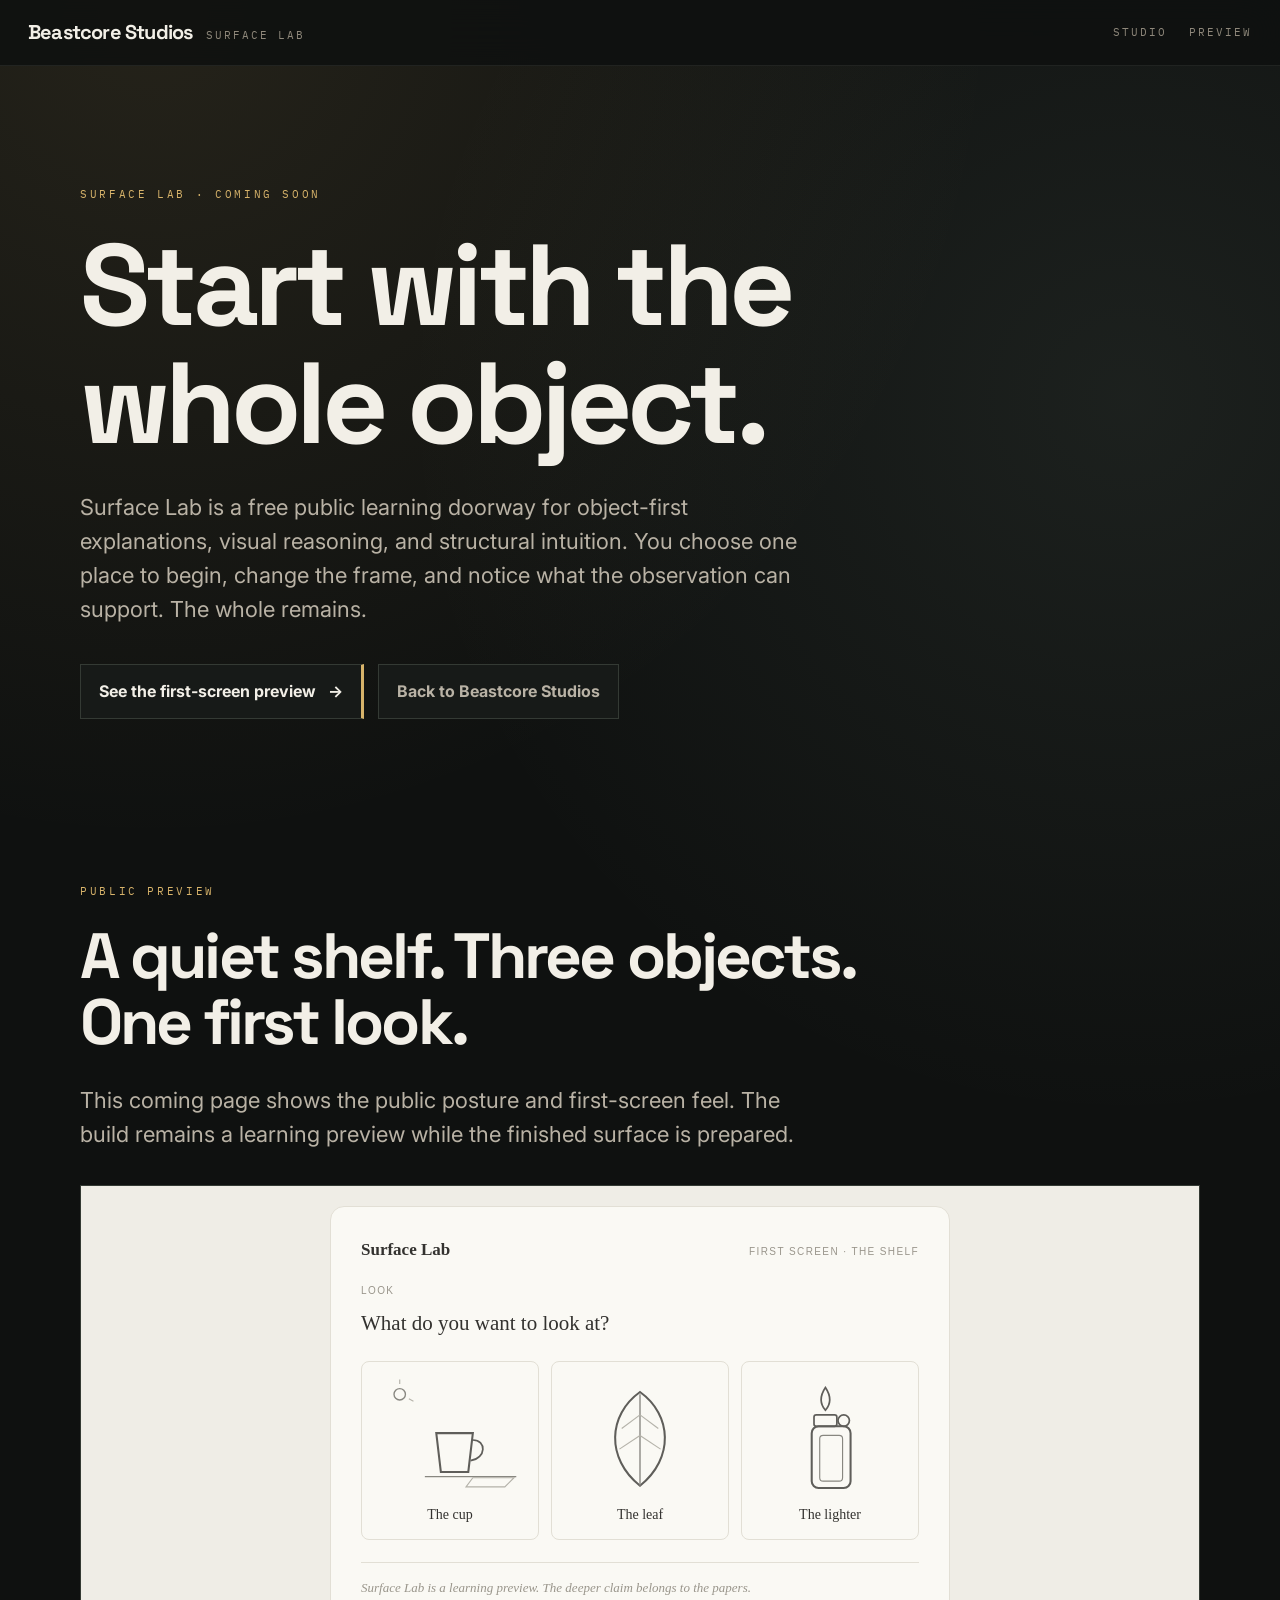
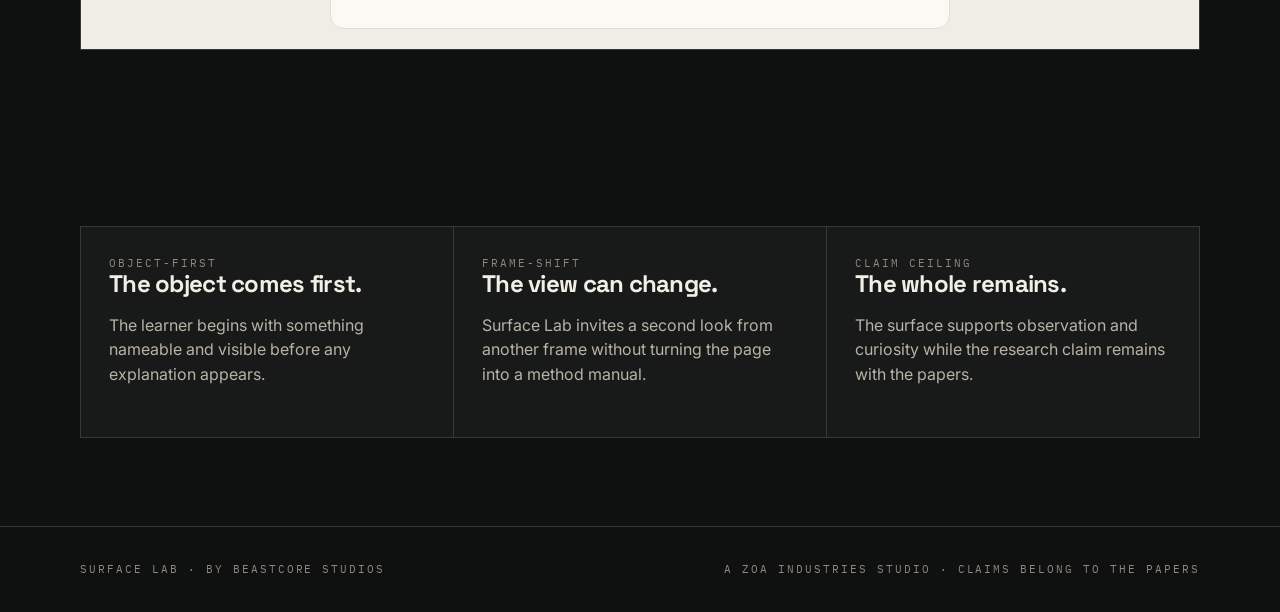
==== surface-lab/index.html @ 3ed997ed "beastcorestudios: add favicon set + lockup PNGs + manifest + OG image Assets sourced from Surface La" ====
<!doctype html>
<html lang="en">
<head>
  <meta charset="utf-8">
  <meta name="viewport" content="width=device-width, initial-scale=1">
  <title>Surface Lab — Coming Soon · Beastcore Studios</title>
  <meta name="description" content="Surface Lab is a free public learning doorway from Beastcore Studios for object-first explanations, visual reasoning, and structural intuition. Coming soon.">
  <meta name="robots" content="index, follow, nosnippet, noarchive">
  <meta name="googlebot" content="index, follow, nosnippet, noarchive">
  <link rel="canonical" href="https://beastcorestudios.com/surface-lab/">
  <meta property="og:type" content="website">
  <meta property="og:url" content="https://beastcorestudios.com/surface-lab/">
  <meta property="og:title" content="Surface Lab — Coming Soon">
  <meta property="og:description" content="A free public learning doorway from Beastcore Studios. The deeper claim belongs to the papers.">
  <meta name="theme-color" content="#0f1110">
  <link rel="icon" type="image/x-icon" href="/favicon.ico">
  <link rel="icon" type="image/svg+xml" href="/favicon.svg">
  <link rel="icon" type="image/png" sizes="16x16" href="/favicon-16x16.png">
  <link rel="icon" type="image/png" sizes="32x32" href="/favicon-32x32.png">
  <link rel="apple-touch-icon" sizes="180x180" href="/apple-touch-icon.png">
  <link rel="manifest" href="/site.webmanifest">
  <meta property="og:image" content="https://beastcorestudios.com/assets/surface-lab-lockup-2000.png">
  <link rel="stylesheet" href="/assets/site.css">
  <link rel="preconnect" href="https://fonts.googleapis.com">
  <link rel="preconnect" href="https://fonts.gstatic.com" crossorigin>
  <link href="https://fonts.googleapis.com/css2?family=Space+Grotesk:wght@500;700&family=Inter:wght@400;600;700&family=IBM+Plex+Mono:wght@400;500&display=swap" rel="stylesheet">
</head>
<body>
<nav>
  <a class="brand" href="/">
    <strong>Beastcore Studios</strong>
    <span>Surface Lab</span>
  </a>
  <div class="nav-links">
    <a href="/">Studio</a>
    <a href="#preview">Preview</a>
  </div>
</nav>
<main>
  <section class="section hero">
    <div class="inner">
      <div class="kicker">Surface Lab · coming soon</div>
      <h1>Start with the whole object.</h1>
      <p class="lede">Surface Lab is a free public learning doorway for object-first explanations, visual reasoning, and structural intuition. You choose one place to begin, change the frame, and notice what the observation can support. The whole remains.</p>
      <div class="actions">
        <a class="button primary" href="#preview">See the first-screen preview <span>→</span></a>
        <a class="button secondary" href="/">Back to Beastcore Studios</a>
      </div>
    </div>
  </section>

  <section class="section" id="preview">
    <div class="inner">
      <div class="kicker">Public preview</div>
      <h2>A quiet shelf. Three objects. One first look.</h2>
      <p class="lede">This coming page shows the public posture and first-screen feel. The build remains a learning preview while the finished surface is prepared.</p>
      <div class="preview-wrap">
        <div class="preview-card">
          <div class="preview-head"><strong>Surface Lab</strong><span>First screen · The shelf</span></div>
          <div class="preview-label">Look</div>
          <p class="preview-prompt">What do you want to look at?</p>
          <div class="shelf">
            <div class="object">
              <svg viewBox="0 0 140 110" xmlns="http://www.w3.org/2000/svg" role="img" aria-label="A cup under a light, casting a shadow">
                <circle cx="26" cy="16" r="5" fill="none" stroke="#888780" stroke-width="1.2"/>
                <line x1="26" y1="7" x2="26" y2="3" stroke="#B4B2A9" stroke-width="1"/>
                <line x1="34" y1="20" x2="38" y2="22" stroke="#B4B2A9" stroke-width="1"/>
                <line x1="48" y1="88" x2="128" y2="88" stroke="#888780" stroke-width="1.2"/>
                <path d="M58 50 L62 84 L86 84 L90 50 Z" fill="none" stroke="#5F5E5A" stroke-width="1.8"/>
                <path d="M90 56 C102 56 102 72 88 74" fill="none" stroke="#5F5E5A" stroke-width="1.5"/>
                <polygon points="90,89 126,89 118,97 84,97" fill="none" stroke="#B4B2A9" stroke-width="1"/>
              </svg>
              <span>The cup</span>
            </div>
            <div class="object">
              <svg viewBox="0 0 140 110" xmlns="http://www.w3.org/2000/svg" role="img" aria-label="A leaf with veins">
                <path d="M70 14 C42 34 40 72 70 96 C100 72 98 34 70 14 Z" fill="none" stroke="#5F5E5A" stroke-width="1.8"/>
                <line x1="70" y1="16" x2="70" y2="96" stroke="#888780" stroke-width="1.2"/>
                <line x1="70" y1="34" x2="54" y2="46" stroke="#B4B2A9" stroke-width="1"/>
                <line x1="70" y1="34" x2="86" y2="46" stroke="#B4B2A9" stroke-width="1"/>
                <line x1="70" y1="52" x2="52" y2="64" stroke="#B4B2A9" stroke-width="1"/>
                <line x1="70" y1="52" x2="88" y2="64" stroke="#B4B2A9" stroke-width="1"/>
              </svg>
              <span>The leaf</span>
            </div>
            <div class="object">
              <svg viewBox="0 0 140 110" xmlns="http://www.w3.org/2000/svg" role="img" aria-label="A lit lighter">
                <path d="M66 30 C60 23 62 16 66 10 C70 16 72 23 66 30 Z" fill="none" stroke="#5F5E5A" stroke-width="1.5"/>
                <rect x="56" y="34" width="20" height="10" rx="2" fill="none" stroke="#5F5E5A" stroke-width="1.5"/>
                <circle cx="82" cy="39" r="5" fill="none" stroke="#5F5E5A" stroke-width="1.5"/>
                <rect x="54" y="44" width="34" height="54" rx="6" fill="none" stroke="#5F5E5A" stroke-width="1.8"/>
                <rect x="61" y="52" width="20" height="40" rx="3" fill="none" stroke="#888780" stroke-width="1"/>
              </svg>
              <span>The lighter</span>
            </div>
          </div>
          <div class="preview-foot">Surface Lab is a learning preview. The deeper claim belongs to the papers.</div>
        </div>
      </div>
    </div>
  </section>

  <section class="section">
    <div class="inner">
      <div class="grid">
        <div class="card"><div class="mono">Object-first</div><h3>The object comes first.</h3><p>The learner begins with something nameable and visible before any explanation appears.</p></div>
        <div class="card"><div class="mono">Frame-shift</div><h3>The view can change.</h3><p>Surface Lab invites a second look from another frame without turning the page into a method manual.</p></div>
        <div class="card"><div class="mono">Claim ceiling</div><h3>The whole remains.</h3><p>The surface supports observation and curiosity while the research claim remains with the papers.</p></div>
      </div>
    </div>
  </section>
</main>
<footer>
  <div class="footer-inner mono">
    <div>SURFACE LAB · BY BEASTCORE STUDIOS</div>
    <div>A ZOA INDUSTRIES STUDIO · CLAIMS BELONG TO THE PAPERS</div>
  </div>
</footer>
</body>
</html>
---- assets/site.css ----
:root {
  --bg: #0f1110;
  --panel: #171a18;
  --panel-2: #1f231f;
  --ink: #f2efe7;
  --muted: #b9b2a5;
  --dim: #8f887b;
  --line: #343a34;
  --accent: #d7b36a;
  --accent-2: #b9d8c2;
  --paper: #efede6;
  --paper-ink: #33322f;
}
* { box-sizing: border-box; }
html { scroll-behavior: smooth; }
body {
  margin: 0;
  background:
    radial-gradient(circle at 12% 0%, rgba(215,179,106,0.11), transparent 34%),
    radial-gradient(circle at 88% 18%, rgba(185,216,194,0.08), transparent 34%),
    var(--bg);
  color: var(--ink);
  font-family: Inter, ui-sans-serif, system-ui, -apple-system, BlinkMacSystemFont, "Segoe UI", sans-serif;
  line-height: 1.55;
}
a { color: inherit; }
nav {
  position: sticky;
  top: 0;
  z-index: 50;
  height: 66px;
  display: flex;
  align-items: center;
  justify-content: space-between;
  gap: 20px;
  padding: 0 28px;
  background: rgba(15,17,16,0.86);
  backdrop-filter: blur(20px);
  border-bottom: 1px solid rgba(242,239,231,0.08);
}
.brand {
  display: flex;
  align-items: baseline;
  gap: 14px;
  text-decoration: none;
}
.brand strong {
  font-family: "Space Grotesk", Inter, sans-serif;
  letter-spacing: -0.04em;
  font-size: 20px;
}
.brand span, .nav-links a, .mono {
  font-family: "IBM Plex Mono", ui-monospace, SFMono-Regular, Menlo, monospace;
  font-size: 11px;
  letter-spacing: 0.18em;
  text-transform: uppercase;
  color: var(--dim);
}
.nav-links { display: flex; gap: 22px; align-items: center; }
.nav-links a { text-decoration: none; transition: color 0.2s ease; }
.nav-links a:hover { color: var(--accent); }
main { min-height: calc(100vh - 66px); }
.section { padding: 88px 28px; }
.inner { max-width: 1120px; margin: 0 auto; }
.hero { padding-top: 120px; padding-bottom: 76px; }
.kicker {
  font-family: "IBM Plex Mono", ui-monospace, monospace;
  color: var(--accent);
  letter-spacing: 0.24em;
  text-transform: uppercase;
  font-size: 11px;
  margin-bottom: 24px;
}
h1, h2, h3 {
  font-family: "Space Grotesk", Inter, sans-serif;
  letter-spacing: -0.045em;
  line-height: 1.02;
  margin: 0;
}
h1 { font-size: clamp(54px, 9vw, 116px); max-width: 980px; }
h2 { font-size: clamp(34px, 5.4vw, 64px); max-width: 820px; }
h3 { font-size: 24px; letter-spacing: -0.03em; }
.lede {
  margin: 28px 0 0;
  color: var(--muted);
  max-width: 720px;
  font-size: clamp(18px, 2vw, 22px);
}
.actions { display: flex; flex-wrap: wrap; gap: 14px; margin-top: 38px; }
.button {
  display: inline-flex;
  align-items: center;
  gap: 12px;
  padding: 14px 18px;
  border: 1px solid var(--line);
  background: var(--panel);
  text-decoration: none;
  font-weight: 700;
  color: var(--ink);
}
.button.primary { border-right: 3px solid var(--accent); }
.button.secondary { color: var(--muted); }
.rule { height: 1px; background: var(--line); margin: 60px 0; }
.grid { display: grid; grid-template-columns: repeat(3, minmax(0, 1fr)); gap: 1px; background: var(--line); border: 1px solid var(--line); }
.card { background: var(--panel); padding: 28px; min-height: 210px; }
.card p { color: var(--muted); margin: 16px 0 0; }
.panel {
  margin-top: 34px;
  border: 1px solid var(--line);
  background: linear-gradient(180deg, rgba(255,255,255,0.025), transparent), var(--panel);
  padding: 30px;
}
.line-list { display: grid; gap: 14px; margin-top: 24px; }
.line { display: grid; grid-template-columns: 160px 1fr; gap: 18px; border-top: 1px solid var(--line); padding-top: 14px; }
.line:first-child { border-top: 0; padding-top: 0; }
.line div:last-child { color: var(--muted); }
.preview-wrap {
  margin-top: 34px;
  background: var(--paper);
  border: 1px solid var(--line);
  padding: 20px;
}
.preview-card {
  max-width: 620px;
  margin: 0 auto;
  background: #faf9f4;
  color: var(--paper-ink);
  border: 1px solid #e2dfd5;
  border-radius: 14px;
  padding: 30px;
  font-family: Georgia, "Times New Roman", serif;
}
.preview-head { display: flex; justify-content: space-between; align-items: baseline; margin-bottom: 20px; }
.preview-head strong { font-size: 17px; }
.preview-head span, .preview-label { font-family: Arial, sans-serif; font-size: 10px; letter-spacing: 0.14em; text-transform: uppercase; color: #99958b; }
.preview-prompt { font-size: 21px; margin: 8px 0 22px; }
.shelf { display: flex; gap: 12px; }
.object { flex: 1; border: 1px solid #e2dfd5; border-radius: 8px; padding: 14px 8px 12px; text-align: center; }
.object svg { width: 100%; display: block; }
.object span { font-size: 14px; }
.preview-foot { border-top: 1px solid #e2dfd5; margin-top: 22px; padding-top: 15px; color: #99958b; font-size: 13px; font-style: italic; }
footer { border-top: 1px solid var(--line); padding: 34px 28px; color: var(--dim); }
.footer-inner { max-width: 1120px; margin: 0 auto; display: flex; justify-content: space-between; gap: 20px; flex-wrap: wrap; }
@media (max-width: 780px) {
  nav { padding: 0 18px; }
  .brand span, .nav-links { display: none; }
  .section { padding: 64px 20px; }
  .hero { padding-top: 82px; }
  .grid { grid-template-columns: 1fr; }
  .line { grid-template-columns: 1fr; gap: 6px; }
  .shelf { flex-direction: column; }
}
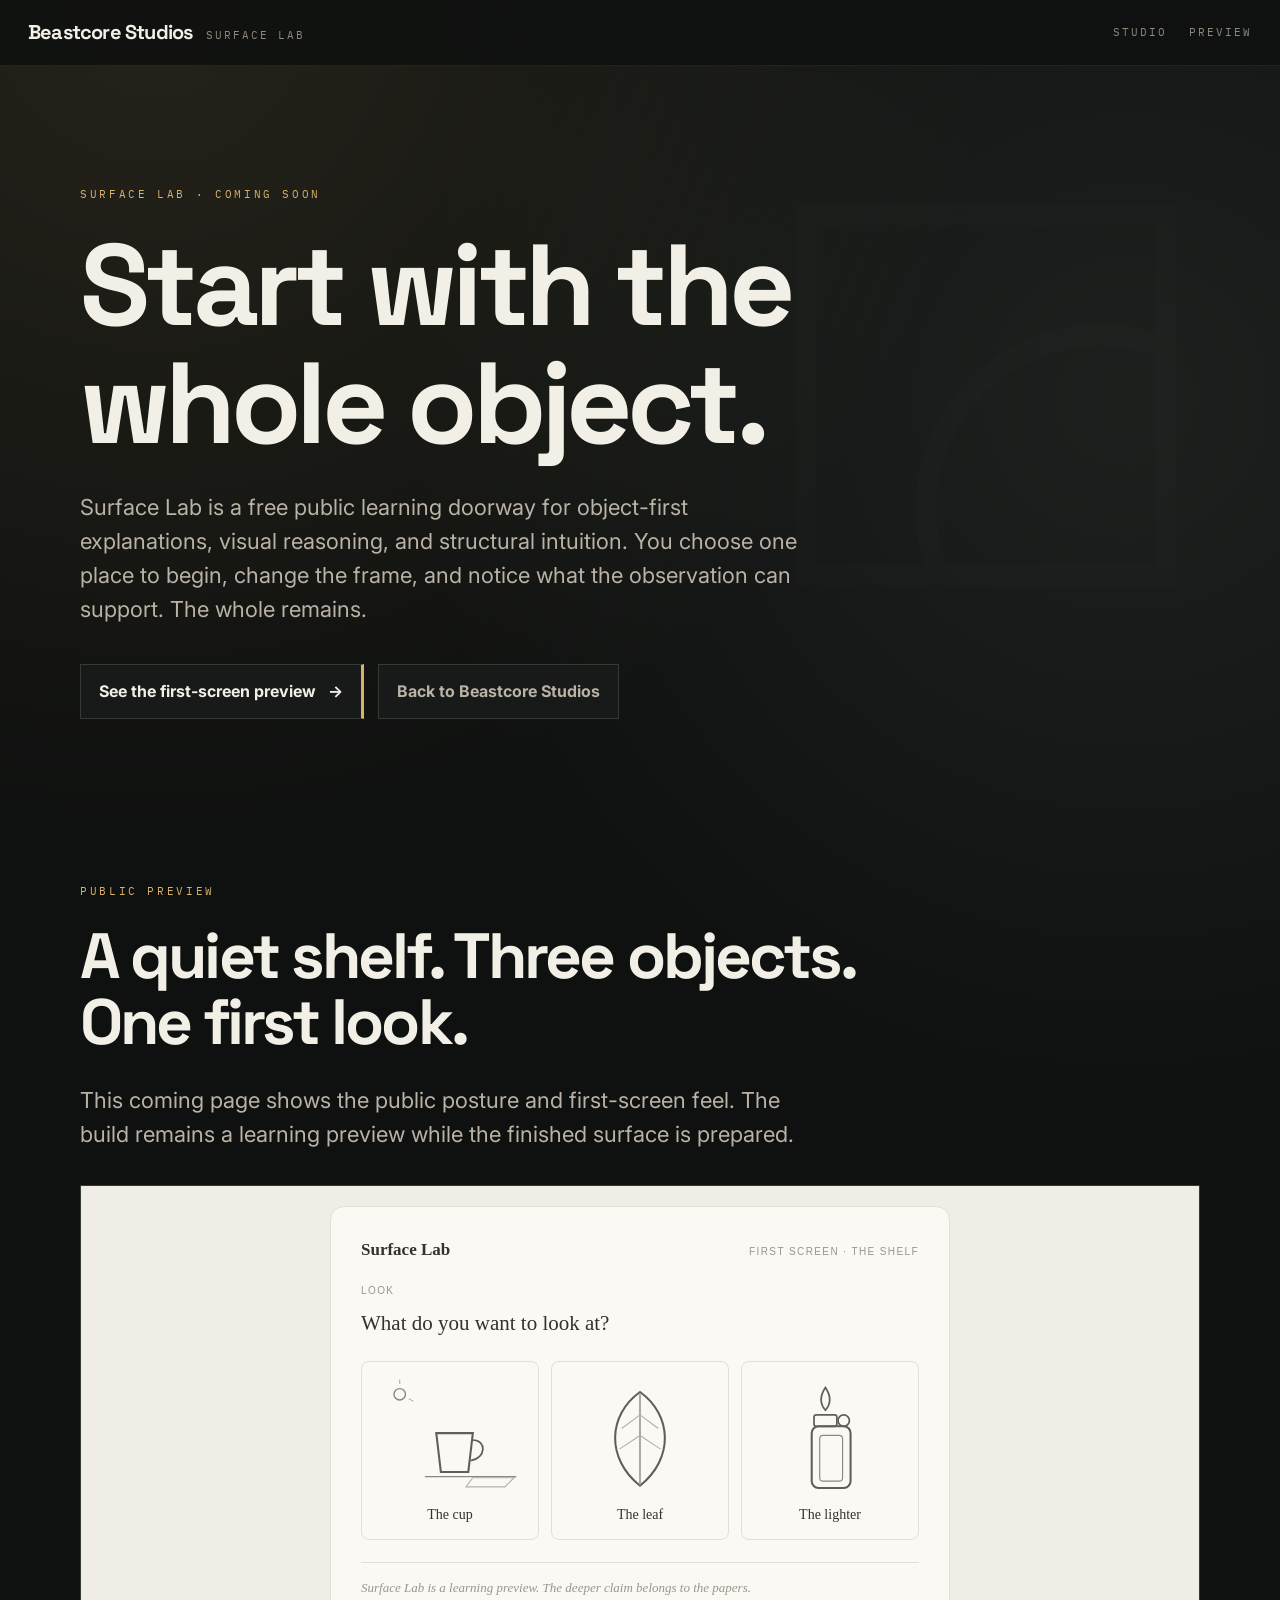
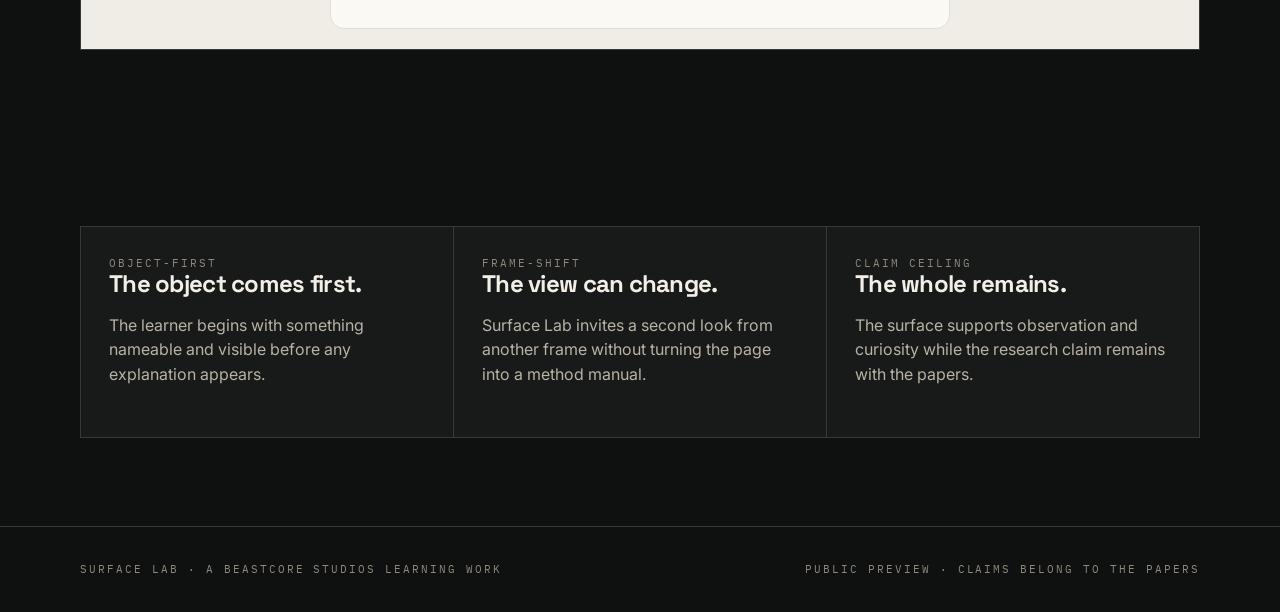
==== commit 3e6e9bda: "beastcorestudios: hero backdrop + lineage wording + v0.1 footer - assets/site.css: hero ::before pse" ====
--- a/surface-lab/index.html
+++ b/surface-lab/index.html
@@ -112,8 +112,8 @@
 </main>
 <footer>
   <div class="footer-inner mono">
-    <div>SURFACE LAB · BY BEASTCORE STUDIOS</div>
-    <div>A ZOA INDUSTRIES STUDIO · CLAIMS BELONG TO THE PAPERS</div>
+    <div>SURFACE LAB · A BEASTCORE STUDIOS LEARNING WORK</div>
+    <div>PUBLIC PREVIEW · CLAIMS BELONG TO THE PAPERS</div>
   </div>
 </footer>
 </body>
--- a/assets/site.css
+++ b/assets/site.css
@@ -62,7 +62,24 @@
 main { min-height: calc(100vh - 66px); }
 .section { padding: 88px 28px; }
 .inner { max-width: 1120px; margin: 0 auto; }
-.hero { padding-top: 120px; padding-bottom: 76px; }
+.hero { padding-top: 120px; padding-bottom: 76px; position: relative; overflow: hidden; }
+.hero::before {
+  content: "";
+  position: absolute;
+  top: 50%;
+  right: -8%;
+  transform: translateY(-50%);
+  width: min(720px, 70vw);
+  height: min(720px, 70vw);
+  background-image: url('/favicon.svg');
+  background-position: center;
+  background-repeat: no-repeat;
+  background-size: contain;
+  opacity: 0.07;
+  pointer-events: none;
+  z-index: 0;
+}
+.hero .inner { position: relative; z-index: 1; }
 .kicker {
   font-family: "IBM Plex Mono", ui-monospace, monospace;
   color: var(--accent);
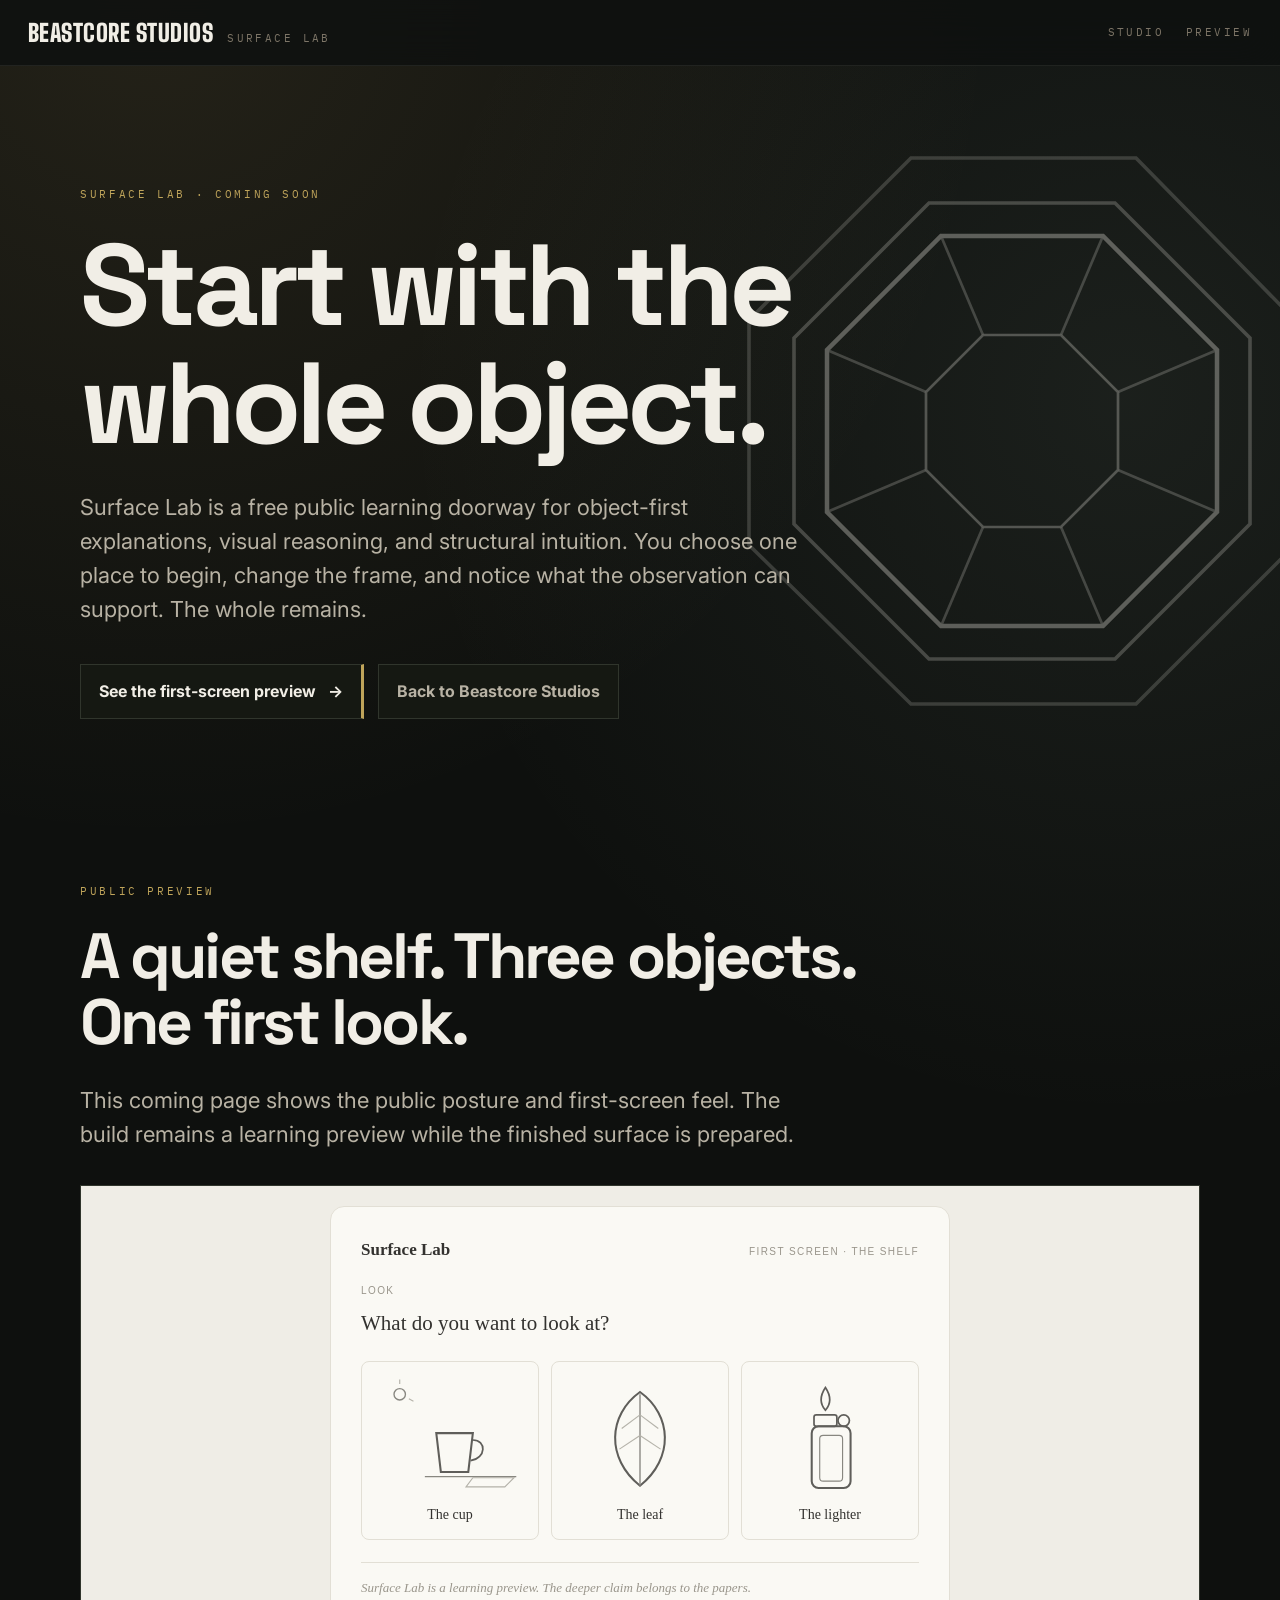
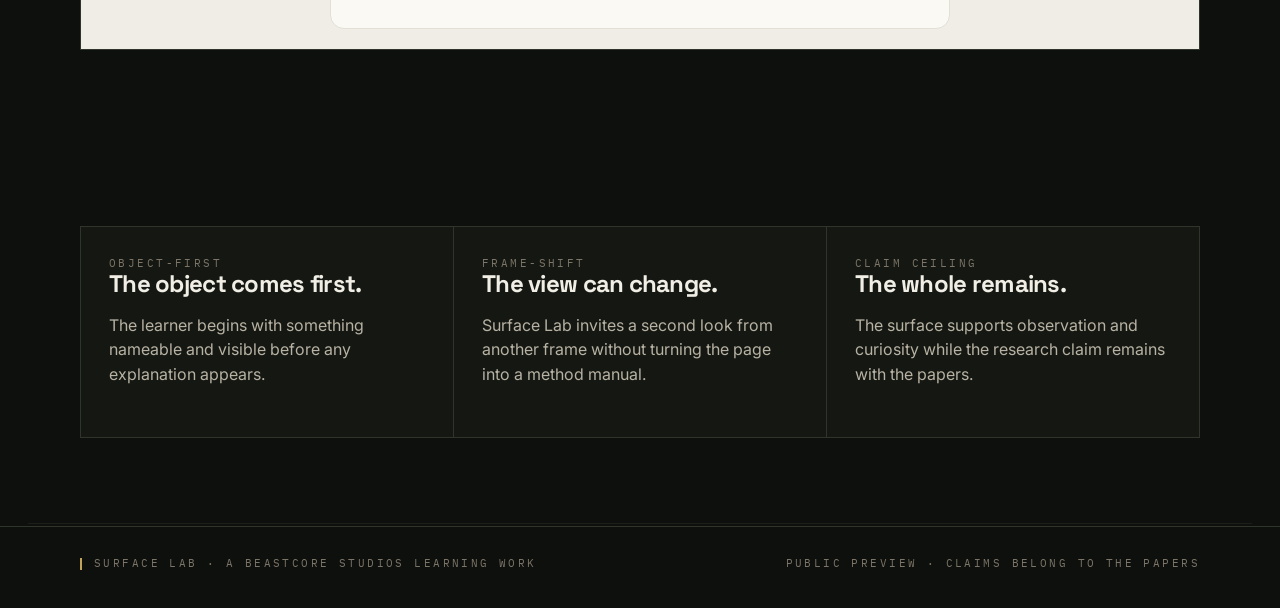
==== commit e2d963e0: "beastcorestudios: v0.8 — original sigil + brutalist wordmark Path 1 + Path 2 combined per operator a" ====
--- a/surface-lab/index.html
+++ b/surface-lab/index.html
@@ -23,7 +23,7 @@
   <link rel="stylesheet" href="/assets/site.css">
   <link rel="preconnect" href="https://fonts.googleapis.com">
   <link rel="preconnect" href="https://fonts.gstatic.com" crossorigin>
-  <link href="https://fonts.googleapis.com/css2?family=Space+Grotesk:wght@500;700&family=Inter:wght@400;600;700&family=IBM+Plex+Mono:wght@400;500&display=swap" rel="stylesheet">
+  <link href="https://fonts.googleapis.com/css2?family=Big+Shoulders+Display:wght@700;900&family=Space+Grotesk:wght@500;700&family=Inter:wght@400;600;700&family=IBM+Plex+Mono:wght@400;500&display=swap" rel="stylesheet">
 </head>
 <body>
 <nav>
--- a/assets/site.css
+++ b/assets/site.css
@@ -1,13 +1,13 @@
 :root {
-  --bg: #0f1110;
-  --panel: #171a18;
-  --panel-2: #1f231f;
-  --ink: #f2efe7;
-  --muted: #b9b2a5;
-  --dim: #8f887b;
-  --line: #343a34;
-  --accent: #d7b36a;
-  --accent-2: #b9d8c2;
+  --bg: #0E100E;
+  --panel: #151812;
+  --panel-2: #1B1E17;
+  --ink: #F1EEE6;
+  --muted: #B8B2A4;
+  --dim: #7D7567;
+  --line: #30352C;
+  --accent: #BFA45A;
+  --accent-2: #D2BD78;
   --paper: #efede6;
   --paper-ink: #33322f;
 }
@@ -45,14 +45,16 @@
   text-decoration: none;
 }
 .brand strong {
-  font-family: "Space Grotesk", Inter, sans-serif;
-  letter-spacing: -0.04em;
-  font-size: 20px;
+  font-family: "Big Shoulders Display", "Space Grotesk", Inter, sans-serif;
+  font-weight: 900;
+  letter-spacing: 0.02em;
+  font-size: 24px;
+  text-transform: uppercase;
 }
 .brand span, .nav-links a, .mono {
   font-family: "IBM Plex Mono", ui-monospace, SFMono-Regular, Menlo, monospace;
   font-size: 11px;
-  letter-spacing: 0.18em;
+  letter-spacing: 0.22em;
   text-transform: uppercase;
   color: var(--dim);
 }
@@ -69,13 +71,13 @@
   top: 50%;
   right: -8%;
   transform: translateY(-50%);
-  width: min(720px, 70vw);
-  height: min(720px, 70vw);
-  background-image: url('/favicon.svg');
+  width: min(720px, 68vw);
+  height: min(720px, 68vw);
+  background-image: url('/assets/beastcore-sigil-reversed.svg');
   background-position: center;
   background-repeat: no-repeat;
   background-size: contain;
-  opacity: 0.07;
+  opacity: 0.32;
   pointer-events: none;
   z-index: 0;
 }
@@ -97,6 +99,17 @@
 h1 { font-size: clamp(54px, 9vw, 116px); max-width: 980px; }
 h2 { font-size: clamp(34px, 5.4vw, 64px); max-width: 820px; }
 h3 { font-size: 24px; letter-spacing: -0.03em; }
+
+/* Homepage-scoped brutalist display typography for h1 + h2 */
+.home h1, .home h2 {
+  font-family: "Big Shoulders Display", "Space Grotesk", Inter, sans-serif;
+  font-weight: 900;
+  letter-spacing: 0;
+  text-transform: uppercase;
+  line-height: 0.95;
+}
+.home h1 { font-size: clamp(64px, 10.5vw, 132px); }
+.home h2 { font-size: clamp(40px, 6vw, 72px); }
 .lede {
   margin: 28px 0 0;
   color: var(--muted);
@@ -156,8 +169,68 @@
 .object svg { width: 100%; display: block; }
 .object span { font-size: 14px; }
 .preview-foot { border-top: 1px solid #e2dfd5; margin-top: 22px; padding-top: 15px; color: #99958b; font-size: 13px; font-style: italic; }
-footer { border-top: 1px solid var(--line); padding: 34px 28px; color: var(--dim); }
+footer { border-top: 1px solid var(--line); padding: 28px 28px 36px; color: var(--dim); position: relative; }
+footer::before {
+  content: "";
+  position: absolute;
+  top: -4px;
+  left: 28px;
+  right: 28px;
+  height: 1px;
+  background: var(--line);
+  opacity: 0.4;
+}
 .footer-inner { max-width: 1120px; margin: 0 auto; display: flex; justify-content: space-between; gap: 20px; flex-wrap: wrap; }
+.footer-inner > div:first-child {
+  position: relative;
+  padding-left: 14px;
+}
+.footer-inner > div:first-child::before {
+  content: "";
+  position: absolute;
+  left: 0;
+  top: 50%;
+  height: 12px;
+  width: 2px;
+  background: var(--accent);
+  transform: translateY(-50%);
+}
+
+/* === v0.7 composition hardening pass — homepage only === */
+/* Scoped to body.home to prevent cascade into Surface Lab page body.
+   Parent attribution (nav .brand, footer brand block) stays universal above. */
+.home .hero .kicker {
+  padding-bottom: 12px;
+  border-bottom: 1px solid var(--line);
+  display: inline-block;
+  padding-right: 32px;
+  margin-bottom: 32px;
+}
+.home .hero { padding-top: 132px; }
+.home .lede { max-width: 640px; }
+.home .card {
+  position: relative;
+  transition: background-color 0.2s ease;
+}
+.home .card::before {
+  content: "";
+  position: absolute;
+  left: 0;
+  top: 0;
+  bottom: 0;
+  width: 2px;
+  background: var(--accent);
+  opacity: 0;
+  transition: opacity 0.2s ease;
+}
+.home .card:hover { background: var(--panel-2); }
+.home .card:hover::before { opacity: 1; }
+.home .card .mono {
+  display: inline-block;
+  padding-bottom: 6px;
+  border-bottom: 1px solid var(--line);
+  margin-bottom: 14px;
+}
 @media (max-width: 780px) {
   nav { padding: 0 18px; }
   .brand span, .nav-links { display: none; }
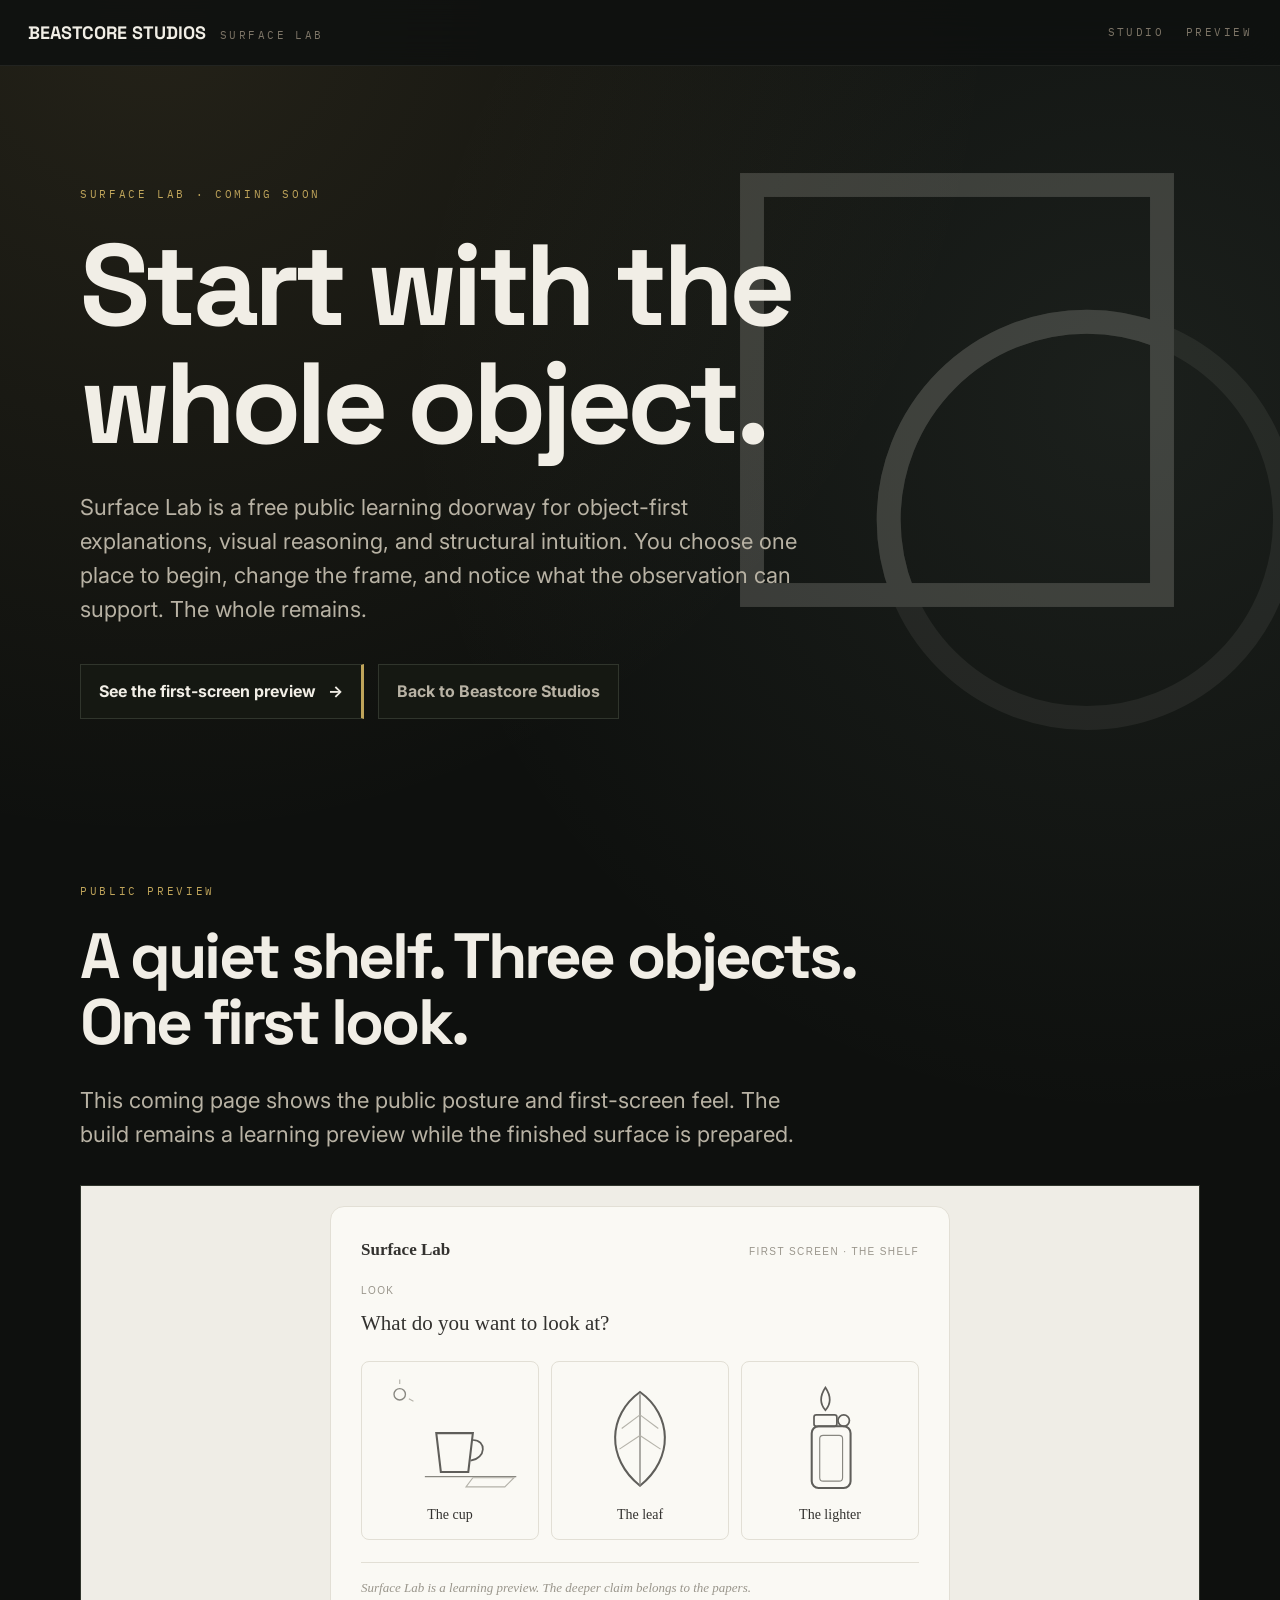
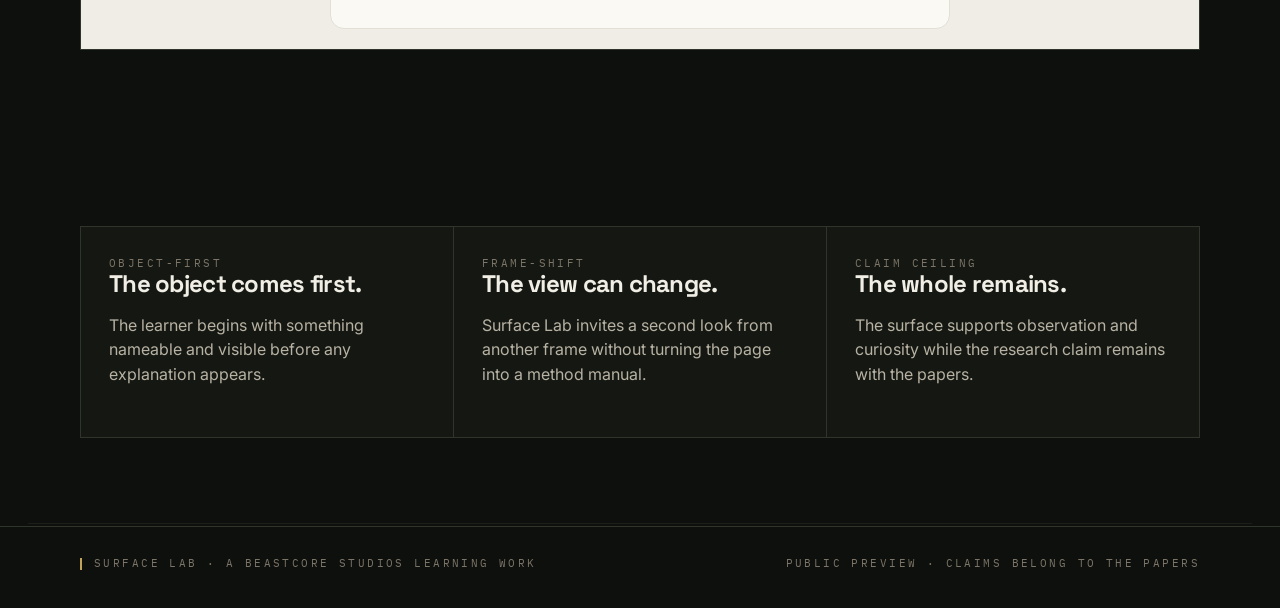
==== commit a91cb986: "Revert "beastcorestudios: v0.8 — original sigil + brutalist wordmark" This reverts commit e2d963e043" ====
--- a/surface-lab/index.html
+++ b/surface-lab/index.html
@@ -23,7 +23,7 @@
   <link rel="stylesheet" href="/assets/site.css">
   <link rel="preconnect" href="https://fonts.googleapis.com">
   <link rel="preconnect" href="https://fonts.gstatic.com" crossorigin>
-  <link href="https://fonts.googleapis.com/css2?family=Big+Shoulders+Display:wght@700;900&family=Space+Grotesk:wght@500;700&family=Inter:wght@400;600;700&family=IBM+Plex+Mono:wght@400;500&display=swap" rel="stylesheet">
+  <link href="https://fonts.googleapis.com/css2?family=Space+Grotesk:wght@500;700&family=Inter:wght@400;600;700&family=IBM+Plex+Mono:wght@400;500&display=swap" rel="stylesheet">
 </head>
 <body>
 <nav>
--- a/assets/site.css
+++ b/assets/site.css
@@ -45,10 +45,10 @@
   text-decoration: none;
 }
 .brand strong {
-  font-family: "Big Shoulders Display", "Space Grotesk", Inter, sans-serif;
-  font-weight: 900;
-  letter-spacing: 0.02em;
-  font-size: 24px;
+  font-family: "Space Grotesk", Inter, sans-serif;
+  font-weight: 700;
+  letter-spacing: 0;
+  font-size: 18px;
   text-transform: uppercase;
 }
 .brand span, .nav-links a, .mono {
@@ -69,15 +69,15 @@
   content: "";
   position: absolute;
   top: 50%;
-  right: -8%;
+  right: -10%;
   transform: translateY(-50%);
-  width: min(720px, 68vw);
-  height: min(720px, 68vw);
-  background-image: url('/assets/beastcore-sigil-reversed.svg');
+  width: min(820px, 78vw);
+  height: min(820px, 78vw);
+  background-image: url('/assets/surface-lab-mark-reversed.svg');
   background-position: center;
   background-repeat: no-repeat;
   background-size: contain;
-  opacity: 0.32;
+  opacity: 0.18;
   pointer-events: none;
   z-index: 0;
 }
@@ -99,17 +99,6 @@
 h1 { font-size: clamp(54px, 9vw, 116px); max-width: 980px; }
 h2 { font-size: clamp(34px, 5.4vw, 64px); max-width: 820px; }
 h3 { font-size: 24px; letter-spacing: -0.03em; }
-
-/* Homepage-scoped brutalist display typography for h1 + h2 */
-.home h1, .home h2 {
-  font-family: "Big Shoulders Display", "Space Grotesk", Inter, sans-serif;
-  font-weight: 900;
-  letter-spacing: 0;
-  text-transform: uppercase;
-  line-height: 0.95;
-}
-.home h1 { font-size: clamp(64px, 10.5vw, 132px); }
-.home h2 { font-size: clamp(40px, 6vw, 72px); }
 .lede {
   margin: 28px 0 0;
   color: var(--muted);
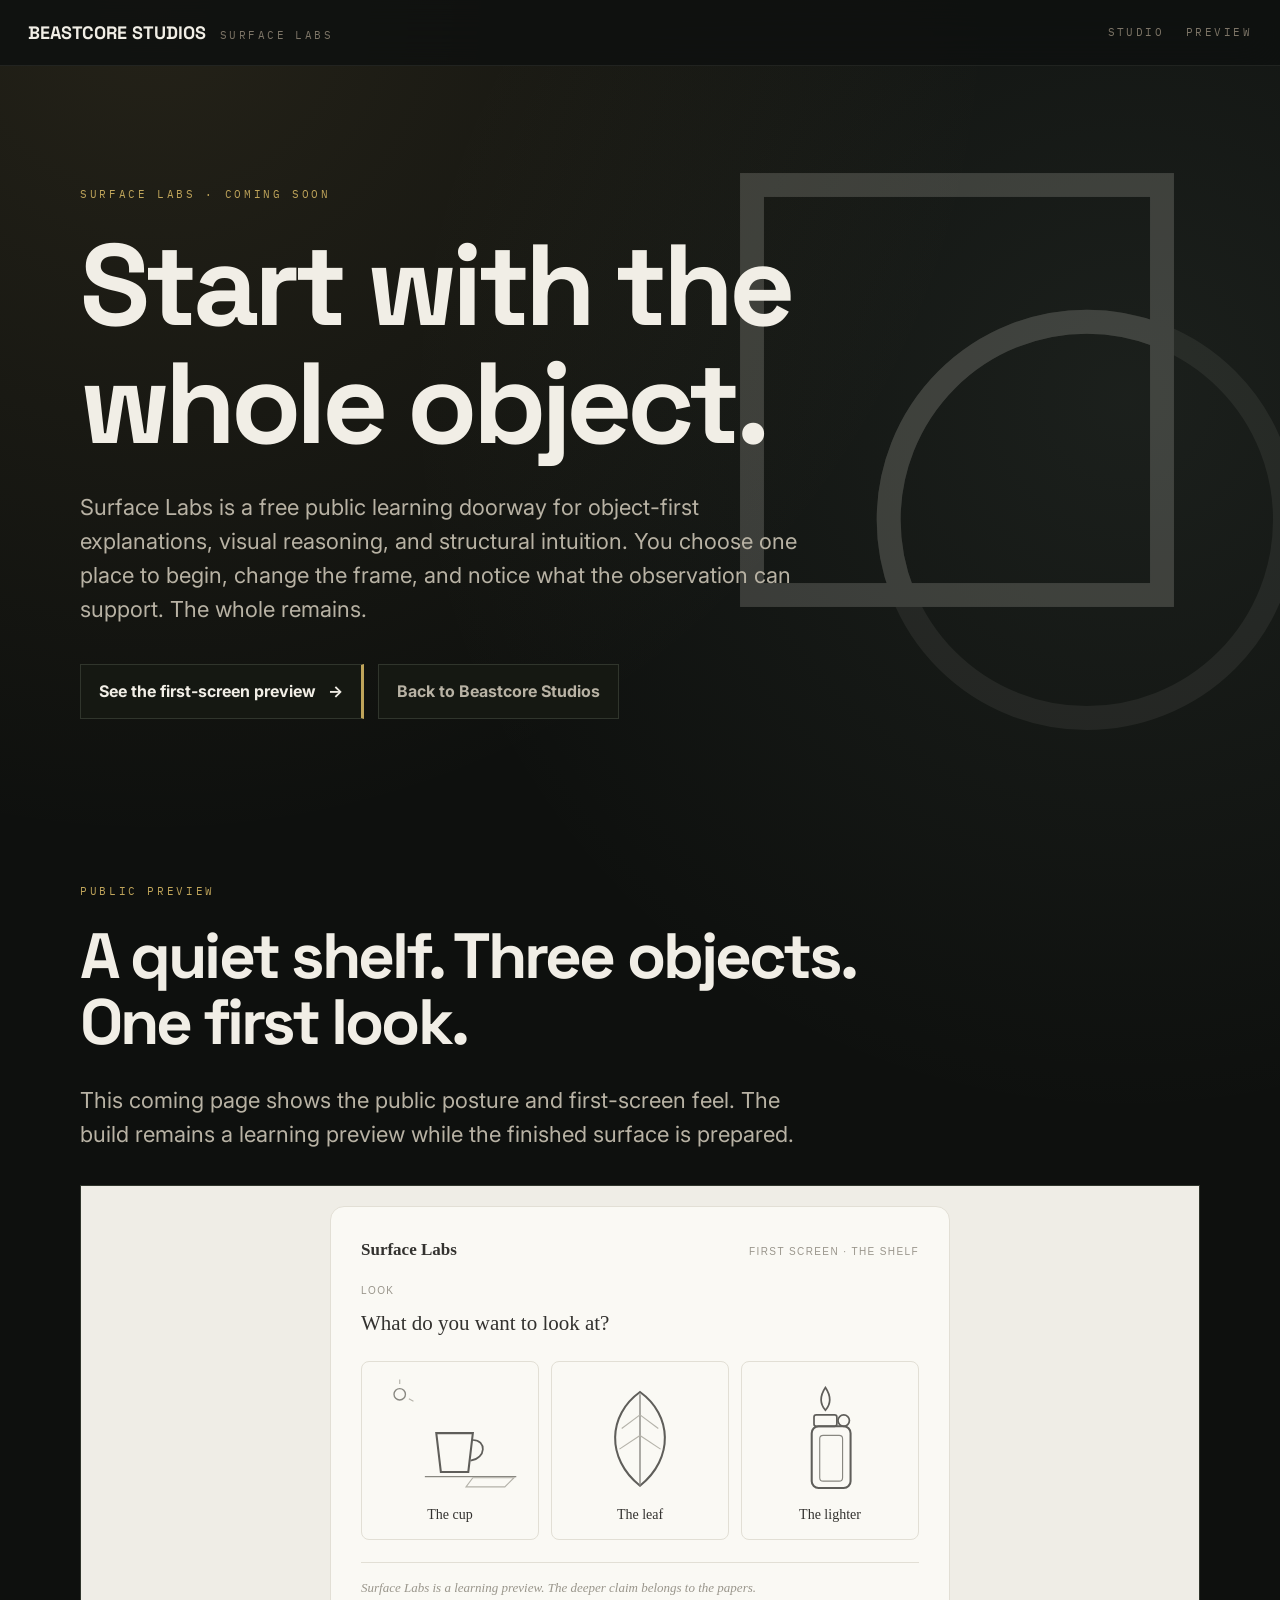
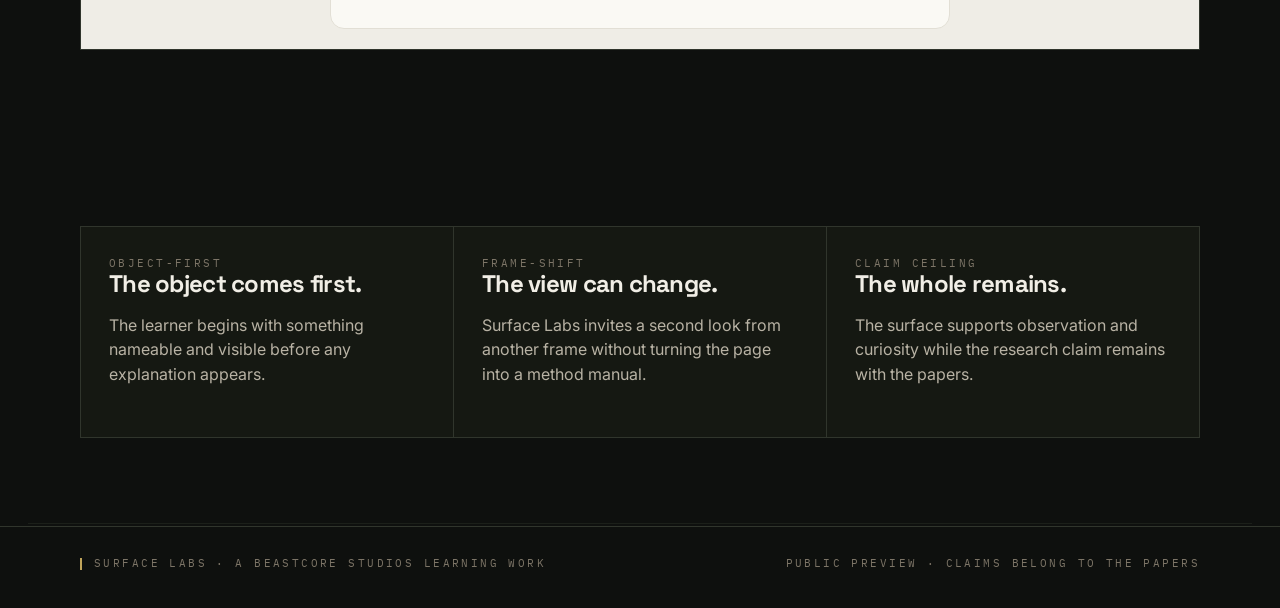
==== commit 63ee3dd0: "beastcorestudios: rename Surface Lab → Surface Labs (plural) Per operator directive 2026-06-21: bran" ====
--- a/surface-lab/index.html
+++ b/surface-lab/index.html
@@ -3,14 +3,14 @@
 <head>
   <meta charset="utf-8">
   <meta name="viewport" content="width=device-width, initial-scale=1">
-  <title>Surface Lab — Coming Soon · Beastcore Studios</title>
-  <meta name="description" content="Surface Lab is a free public learning doorway from Beastcore Studios for object-first explanations, visual reasoning, and structural intuition. Coming soon.">
+  <title>Surface Labs — Coming Soon · Beastcore Studios</title>
+  <meta name="description" content="Surface Labs is a free public learning doorway from Beastcore Studios for object-first explanations, visual reasoning, and structural intuition. Coming soon.">
   <meta name="robots" content="index, follow, nosnippet, noarchive">
   <meta name="googlebot" content="index, follow, nosnippet, noarchive">
   <link rel="canonical" href="https://beastcorestudios.com/surface-lab/">
   <meta property="og:type" content="website">
   <meta property="og:url" content="https://beastcorestudios.com/surface-lab/">
-  <meta property="og:title" content="Surface Lab — Coming Soon">
+  <meta property="og:title" content="Surface Labs — Coming Soon">
   <meta property="og:description" content="A free public learning doorway from Beastcore Studios. The deeper claim belongs to the papers.">
   <meta name="theme-color" content="#0f1110">
   <link rel="icon" type="image/x-icon" href="/favicon.ico">
@@ -29,7 +29,7 @@
 <nav>
   <a class="brand" href="/">
     <strong>Beastcore Studios</strong>
-    <span>Surface Lab</span>
+    <span>Surface Labs</span>
   </a>
   <div class="nav-links">
     <a href="/">Studio</a>
@@ -39,9 +39,9 @@
 <main>
   <section class="section hero">
     <div class="inner">
-      <div class="kicker">Surface Lab · coming soon</div>
+      <div class="kicker">Surface Labs · coming soon</div>
       <h1>Start with the whole object.</h1>
-      <p class="lede">Surface Lab is a free public learning doorway for object-first explanations, visual reasoning, and structural intuition. You choose one place to begin, change the frame, and notice what the observation can support. The whole remains.</p>
+      <p class="lede">Surface Labs is a free public learning doorway for object-first explanations, visual reasoning, and structural intuition. You choose one place to begin, change the frame, and notice what the observation can support. The whole remains.</p>
       <div class="actions">
         <a class="button primary" href="#preview">See the first-screen preview <span>→</span></a>
         <a class="button secondary" href="/">Back to Beastcore Studios</a>
@@ -56,7 +56,7 @@
       <p class="lede">This coming page shows the public posture and first-screen feel. The build remains a learning preview while the finished surface is prepared.</p>
       <div class="preview-wrap">
         <div class="preview-card">
-          <div class="preview-head"><strong>Surface Lab</strong><span>First screen · The shelf</span></div>
+          <div class="preview-head"><strong>Surface Labs</strong><span>First screen · The shelf</span></div>
           <div class="preview-label">Look</div>
           <p class="preview-prompt">What do you want to look at?</p>
           <div class="shelf">
@@ -94,7 +94,7 @@
               <span>The lighter</span>
             </div>
           </div>
-          <div class="preview-foot">Surface Lab is a learning preview. The deeper claim belongs to the papers.</div>
+          <div class="preview-foot">Surface Labs is a learning preview. The deeper claim belongs to the papers.</div>
         </div>
       </div>
     </div>
@@ -104,7 +104,7 @@
     <div class="inner">
       <div class="grid">
         <div class="card"><div class="mono">Object-first</div><h3>The object comes first.</h3><p>The learner begins with something nameable and visible before any explanation appears.</p></div>
-        <div class="card"><div class="mono">Frame-shift</div><h3>The view can change.</h3><p>Surface Lab invites a second look from another frame without turning the page into a method manual.</p></div>
+        <div class="card"><div class="mono">Frame-shift</div><h3>The view can change.</h3><p>Surface Labs invites a second look from another frame without turning the page into a method manual.</p></div>
         <div class="card"><div class="mono">Claim ceiling</div><h3>The whole remains.</h3><p>The surface supports observation and curiosity while the research claim remains with the papers.</p></div>
       </div>
     </div>
@@ -112,7 +112,7 @@
 </main>
 <footer>
   <div class="footer-inner mono">
-    <div>SURFACE LAB · A BEASTCORE STUDIOS LEARNING WORK</div>
+    <div>SURFACE LABS · A BEASTCORE STUDIOS LEARNING WORK</div>
     <div>PUBLIC PREVIEW · CLAIMS BELONG TO THE PAPERS</div>
   </div>
 </footer>
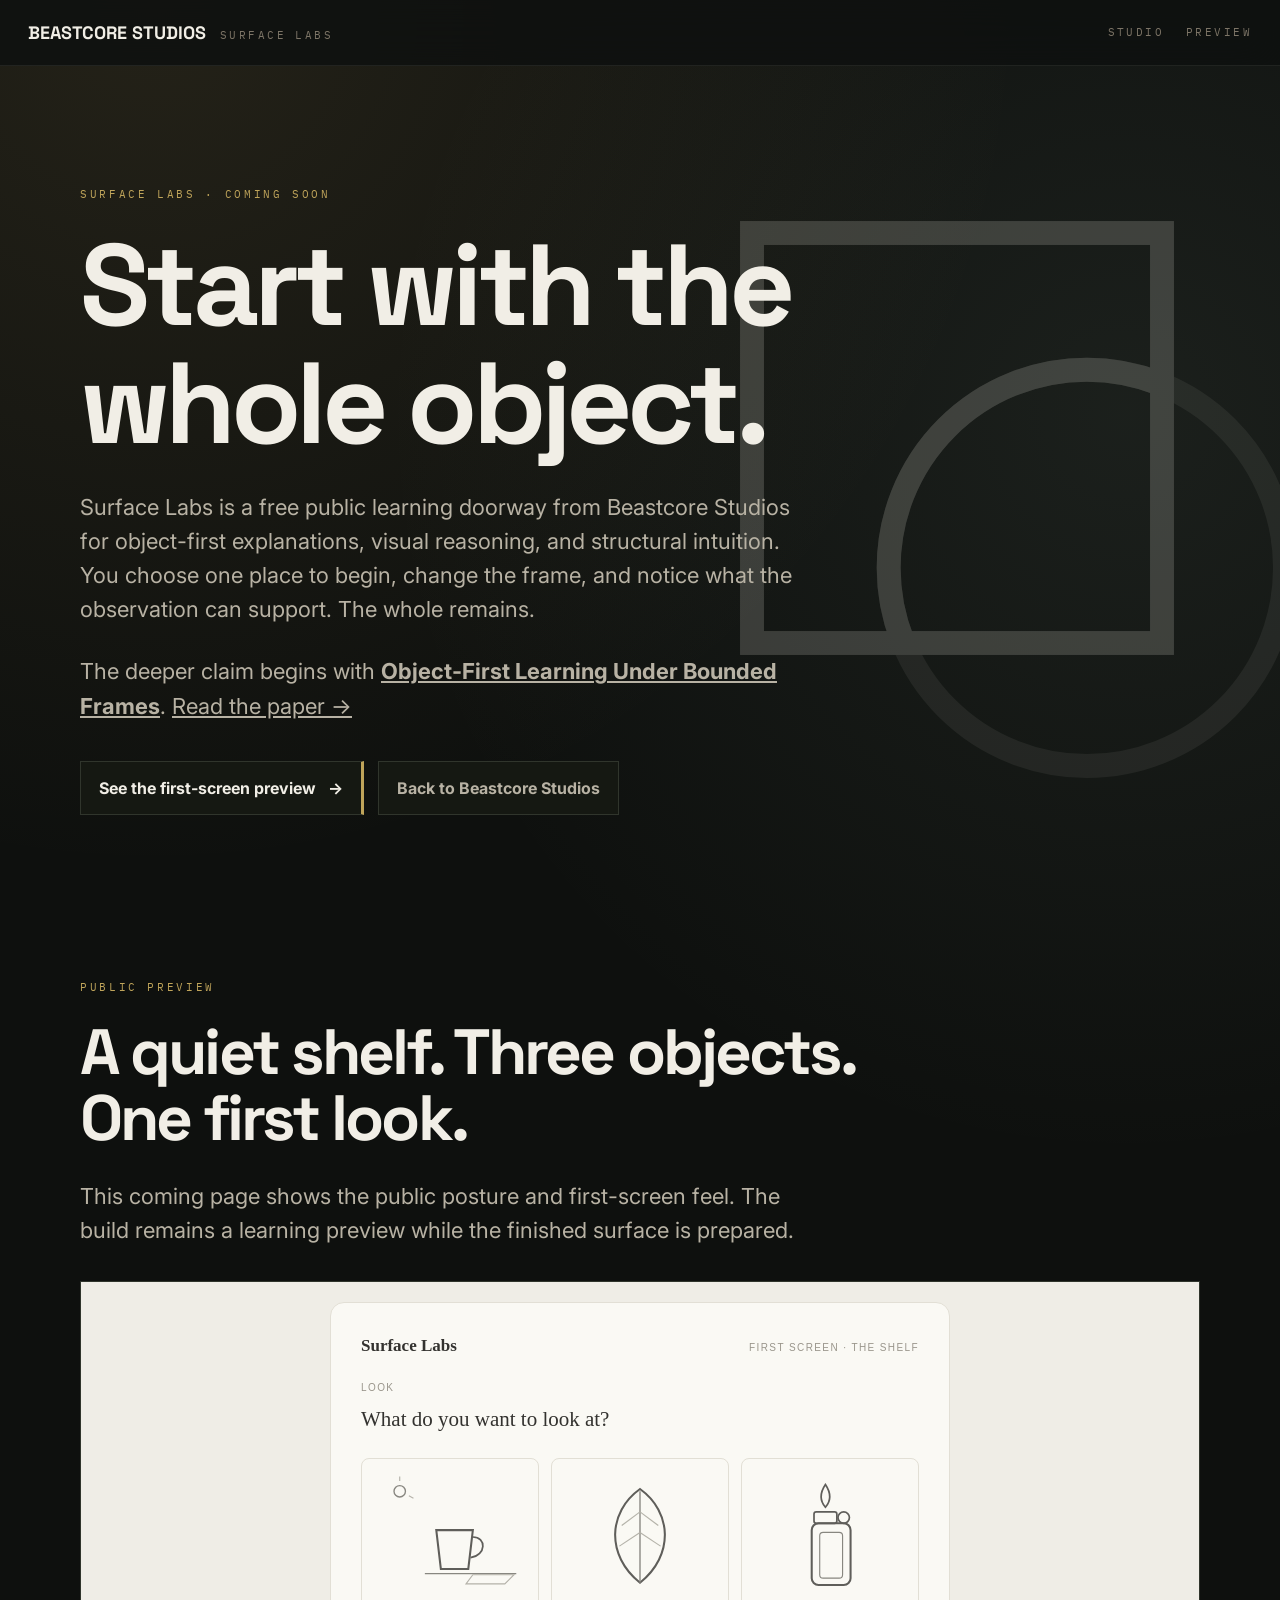
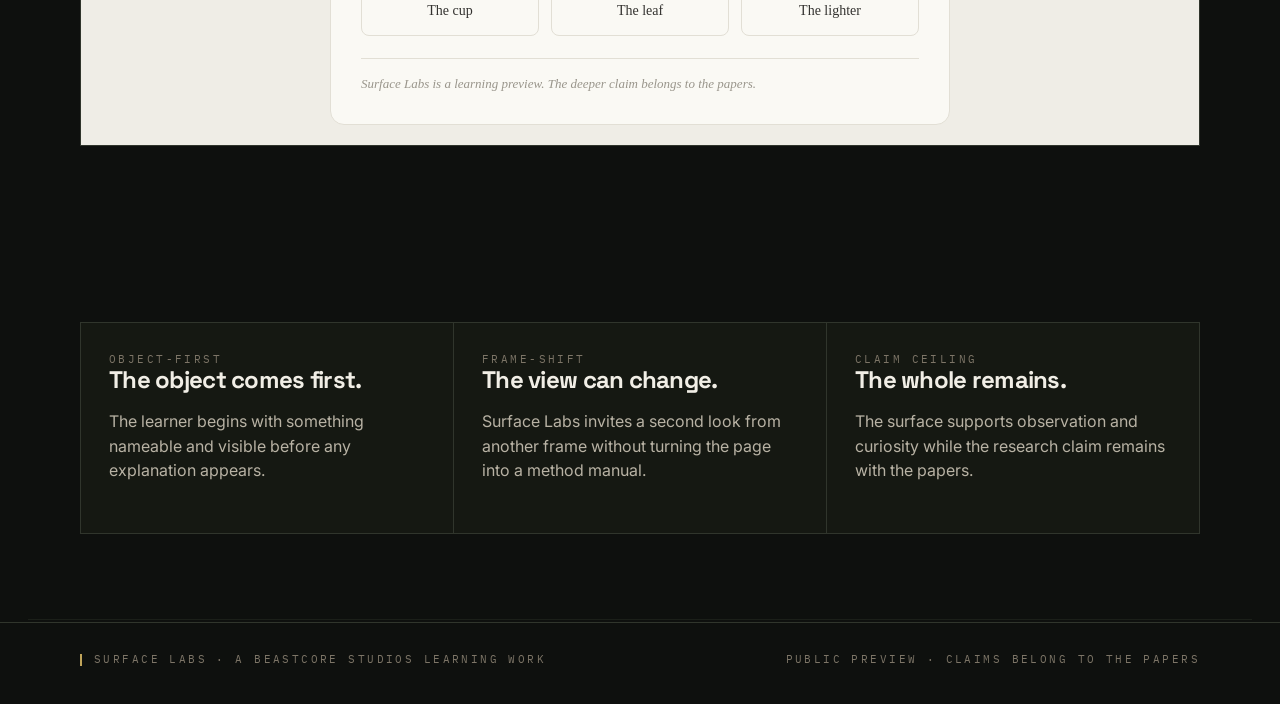
==== commit eed65526: "docs(surface-lab): link Object-First paper from Surface Labs hero Surface Labs hero lede expanded wi" ====
--- a/surface-lab/index.html
+++ b/surface-lab/index.html
@@ -41,7 +41,8 @@
     <div class="inner">
       <div class="kicker">Surface Labs · coming soon</div>
       <h1>Start with the whole object.</h1>
-      <p class="lede">Surface Labs is a free public learning doorway for object-first explanations, visual reasoning, and structural intuition. You choose one place to begin, change the frame, and notice what the observation can support. The whole remains.</p>
+      <p class="lede">Surface Labs is a free public learning doorway from Beastcore Studios for object-first explanations, visual reasoning, and structural intuition. You choose one place to begin, change the frame, and notice what the observation can support. The whole remains.</p>
+      <p class="lede">The deeper claim begins with <a href="https://zenodo.org/records/20383086" target="_blank" rel="noopener"><strong>Object-First Learning Under Bounded Frames</strong></a>. <a href="https://zenodo.org/records/20383086" target="_blank" rel="noopener">Read the paper →</a></p>
       <div class="actions">
         <a class="button primary" href="#preview">See the first-screen preview <span>→</span></a>
         <a class="button secondary" href="/">Back to Beastcore Studios</a>
--- a/assets/site.css
+++ b/assets/site.css
@@ -220,6 +220,14 @@
   border-bottom: 1px solid var(--line);
   margin-bottom: 14px;
 }
+.posture-note {
+  margin: 24px 0 0;
+  padding-top: 18px;
+  border-top: 1px solid var(--line);
+  color: var(--muted);
+  font-size: 14px;
+  font-style: italic;
+}
 @media (max-width: 780px) {
   nav { padding: 0 18px; }
   .brand span, .nav-links { display: none; }
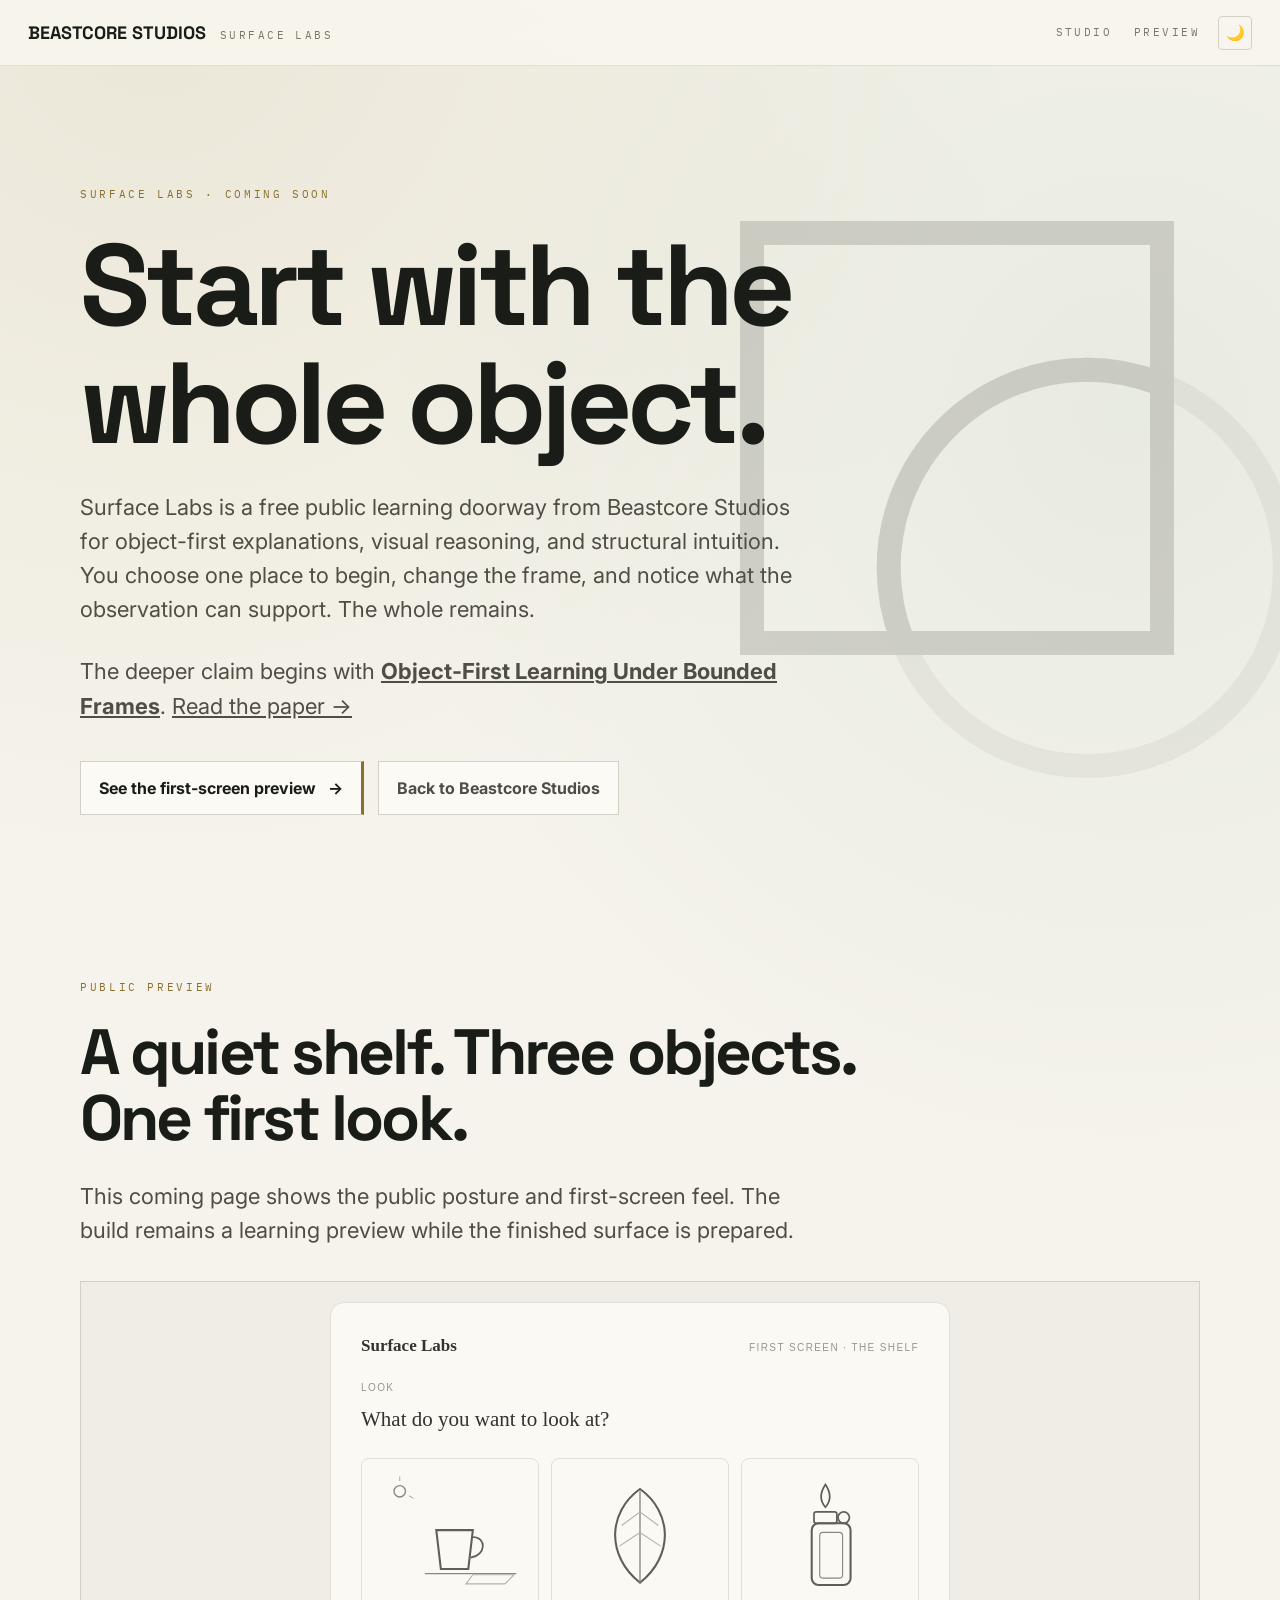
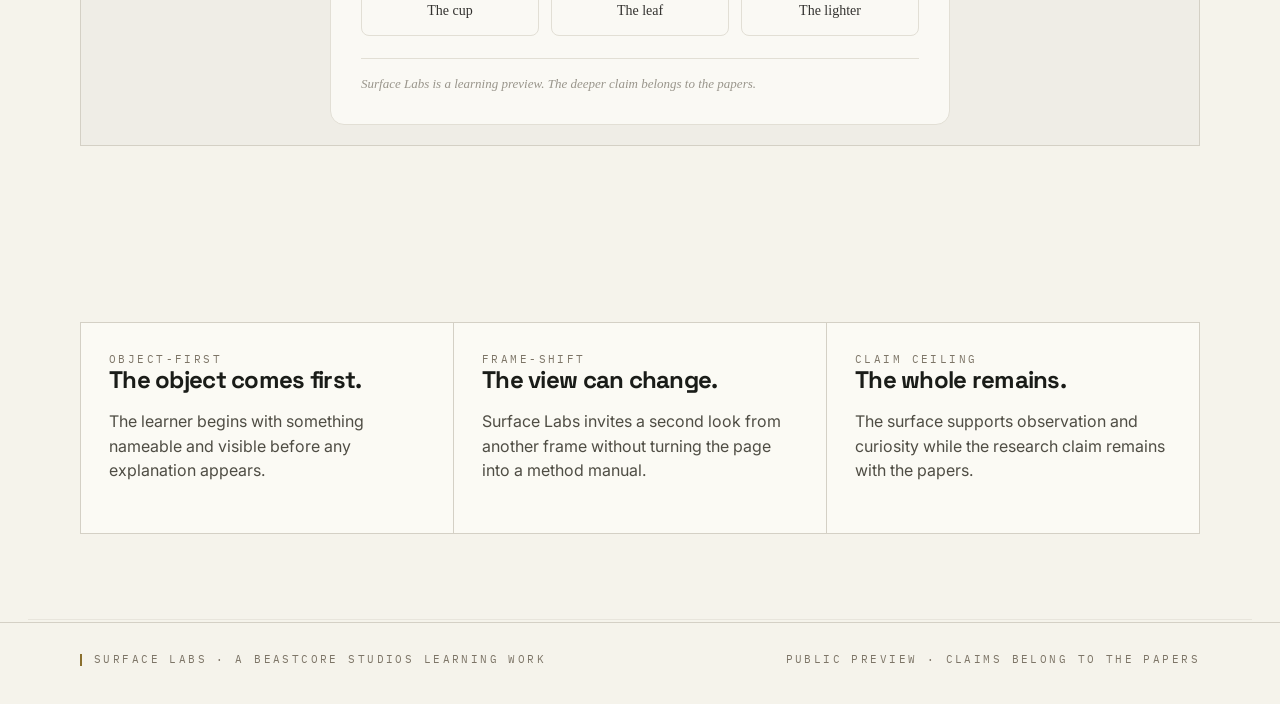
==== commit 8cc50e48: "docs(site): add light mode with toggle, OS preference fallback, themed assets Refactors site.css to " ====
--- a/surface-lab/index.html
+++ b/surface-lab/index.html
@@ -24,6 +24,17 @@
   <link rel="preconnect" href="https://fonts.googleapis.com">
   <link rel="preconnect" href="https://fonts.gstatic.com" crossorigin>
   <link href="https://fonts.googleapis.com/css2?family=Space+Grotesk:wght@500;700&family=Inter:wght@400;600;700&family=IBM+Plex+Mono:wght@400;500&display=swap" rel="stylesheet">
+  <script>
+  (function(){
+    try {
+      var stored = localStorage.getItem('bcs-theme');
+      var theme = stored || (window.matchMedia && window.matchMedia('(prefers-color-scheme: light)').matches ? 'light' : 'dark');
+      document.documentElement.setAttribute('data-theme', theme);
+      var meta = document.querySelector('meta[name="theme-color"]');
+      if (meta) meta.setAttribute('content', theme === 'light' ? '#f5f3eb' : '#0f1110');
+    } catch(e) {}
+  })();
+  </script>
 </head>
 <body>
 <nav>
@@ -31,9 +42,12 @@
     <strong>Beastcore Studios</strong>
     <span>Surface Labs</span>
   </a>
-  <div class="nav-links">
-    <a href="/">Studio</a>
-    <a href="#preview">Preview</a>
+  <div class="nav-right">
+    <div class="nav-links">
+      <a href="/">Studio</a>
+      <a href="#preview">Preview</a>
+    </div>
+    <button type="button" class="theme-toggle" aria-label="Toggle color theme" title="Toggle theme"></button>
   </div>
 </nav>
 <main>
@@ -111,6 +125,20 @@
     </div>
   </section>
 </main>
+<script>
+(function(){
+  document.querySelectorAll('.theme-toggle').forEach(function(btn){
+    btn.addEventListener('click', function(){
+      var current = document.documentElement.getAttribute('data-theme');
+      var next = current === 'light' ? 'dark' : 'light';
+      document.documentElement.setAttribute('data-theme', next);
+      try { localStorage.setItem('bcs-theme', next); } catch(e) {}
+      var meta = document.querySelector('meta[name="theme-color"]');
+      if (meta) meta.setAttribute('content', next === 'light' ? '#f5f3eb' : '#0f1110');
+    });
+  });
+})();
+</script>
 <footer>
   <div class="footer-inner mono">
     <div>SURFACE LABS · A BEASTCORE STUDIOS LEARNING WORK</div>
--- a/assets/site.css
+++ b/assets/site.css
@@ -1,4 +1,5 @@
 :root {
+  /* Base palette — dark default */
   --bg: #0E100E;
   --panel: #151812;
   --panel-2: #1B1E17;
@@ -10,18 +11,70 @@
   --accent-2: #D2BD78;
   --paper: #efede6;
   --paper-ink: #33322f;
+  /* Compositional theme-aware values */
+  --nav-bg: rgba(15,17,16,0.86);
+  --nav-border: rgba(242,239,231,0.08);
+  --gradient-1: rgba(215,179,106,0.11);
+  --gradient-2: rgba(185,216,194,0.08);
+  --hero-mark: url('/assets/surface-lab-mark-reversed.svg');
+  --panel-overlay: rgba(255,255,255,0.025);
+  --toggle-icon: "\2600";  /* ☀ shown in dark mode (click to switch to light) */
+}
+
+/* Manual light theme via [data-theme="light"] — set by the inline init script
+   from localStorage or OS preference. Wins over the @media fallback below. */
+:root[data-theme="light"] {
+  --bg: #f5f3eb;
+  --panel: #fbfaf4;
+  --panel-2: #ecebe2;
+  --ink: #1a1c18;
+  --muted: #4f4d44;
+  --dim: #7d7567;
+  --line: #d4d0c5;
+  --accent: #8a6f2e;
+  --accent-2: #a98a3e;
+  --nav-bg: rgba(248,246,238,0.86);
+  --nav-border: rgba(30,30,28,0.10);
+  --gradient-1: rgba(143,118,42,0.10);
+  --gradient-2: rgba(85,140,110,0.08);
+  --hero-mark: url('/assets/surface-lab-mark.svg');
+  --panel-overlay: rgba(0,0,0,0.018);
+  --toggle-icon: "\1F319";  /* 🌙 shown in light mode (click to switch to dark) */
+}
+
+/* Graceful no-JS fallback: honor OS preference when no [data-theme] is set. */
+@media (prefers-color-scheme: light) {
+  :root:not([data-theme]) {
+    --bg: #f5f3eb;
+    --panel: #fbfaf4;
+    --panel-2: #ecebe2;
+    --ink: #1a1c18;
+    --muted: #4f4d44;
+    --dim: #7d7567;
+    --line: #d4d0c5;
+    --accent: #8a6f2e;
+    --accent-2: #a98a3e;
+    --nav-bg: rgba(248,246,238,0.86);
+    --nav-border: rgba(30,30,28,0.10);
+    --gradient-1: rgba(143,118,42,0.10);
+    --gradient-2: rgba(85,140,110,0.08);
+    --hero-mark: url('/assets/surface-lab-mark.svg');
+    --panel-overlay: rgba(0,0,0,0.018);
+    --toggle-icon: "\1F319";
+  }
 }
 * { box-sizing: border-box; }
 html { scroll-behavior: smooth; }
 body {
   margin: 0;
   background:
-    radial-gradient(circle at 12% 0%, rgba(215,179,106,0.11), transparent 34%),
-    radial-gradient(circle at 88% 18%, rgba(185,216,194,0.08), transparent 34%),
+    radial-gradient(circle at 12% 0%, var(--gradient-1), transparent 34%),
+    radial-gradient(circle at 88% 18%, var(--gradient-2), transparent 34%),
     var(--bg);
   color: var(--ink);
   font-family: Inter, ui-sans-serif, system-ui, -apple-system, BlinkMacSystemFont, "Segoe UI", sans-serif;
   line-height: 1.55;
+  transition: background-color 0.25s ease, color 0.25s ease;
 }
 a { color: inherit; }
 nav {
@@ -34,9 +87,9 @@
   justify-content: space-between;
   gap: 20px;
   padding: 0 28px;
-  background: rgba(15,17,16,0.86);
+  background: var(--nav-bg);
   backdrop-filter: blur(20px);
-  border-bottom: 1px solid rgba(242,239,231,0.08);
+  border-bottom: 1px solid var(--nav-border);
 }
 .brand {
   display: flex;
@@ -73,7 +126,7 @@
   transform: translateY(-50%);
   width: min(820px, 78vw);
   height: min(820px, 78vw);
-  background-image: url('/assets/surface-lab-mark-reversed.svg');
+  background-image: var(--hero-mark);
   background-position: center;
   background-repeat: no-repeat;
   background-size: contain;
@@ -126,7 +179,7 @@
 .panel {
   margin-top: 34px;
   border: 1px solid var(--line);
-  background: linear-gradient(180deg, rgba(255,255,255,0.025), transparent), var(--panel);
+  background: linear-gradient(180deg, var(--panel-overlay), transparent), var(--panel);
   padding: 30px;
 }
 .line-list { display: grid; gap: 14px; margin-top: 24px; }
@@ -237,3 +290,25 @@
   .line { grid-template-columns: 1fr; gap: 6px; }
   .shelf { flex-direction: column; }
 }
+
+/* === v0.13: theme toggle ============================================ */
+.nav-right { display: flex; align-items: center; gap: 18px; }
+.theme-toggle {
+  background: transparent;
+  border: 1px solid var(--line);
+  color: var(--muted);
+  width: 34px;
+  height: 34px;
+  padding: 0;
+  cursor: pointer;
+  font-size: 15px;
+  line-height: 1;
+  display: inline-flex;
+  align-items: center;
+  justify-content: center;
+  border-radius: 4px;
+  transition: color 0.2s ease, border-color 0.2s ease, background-color 0.2s ease;
+  -webkit-font-smoothing: antialiased;
+}
+.theme-toggle:hover { color: var(--accent); border-color: var(--accent); }
+.theme-toggle::before { content: var(--toggle-icon); }
